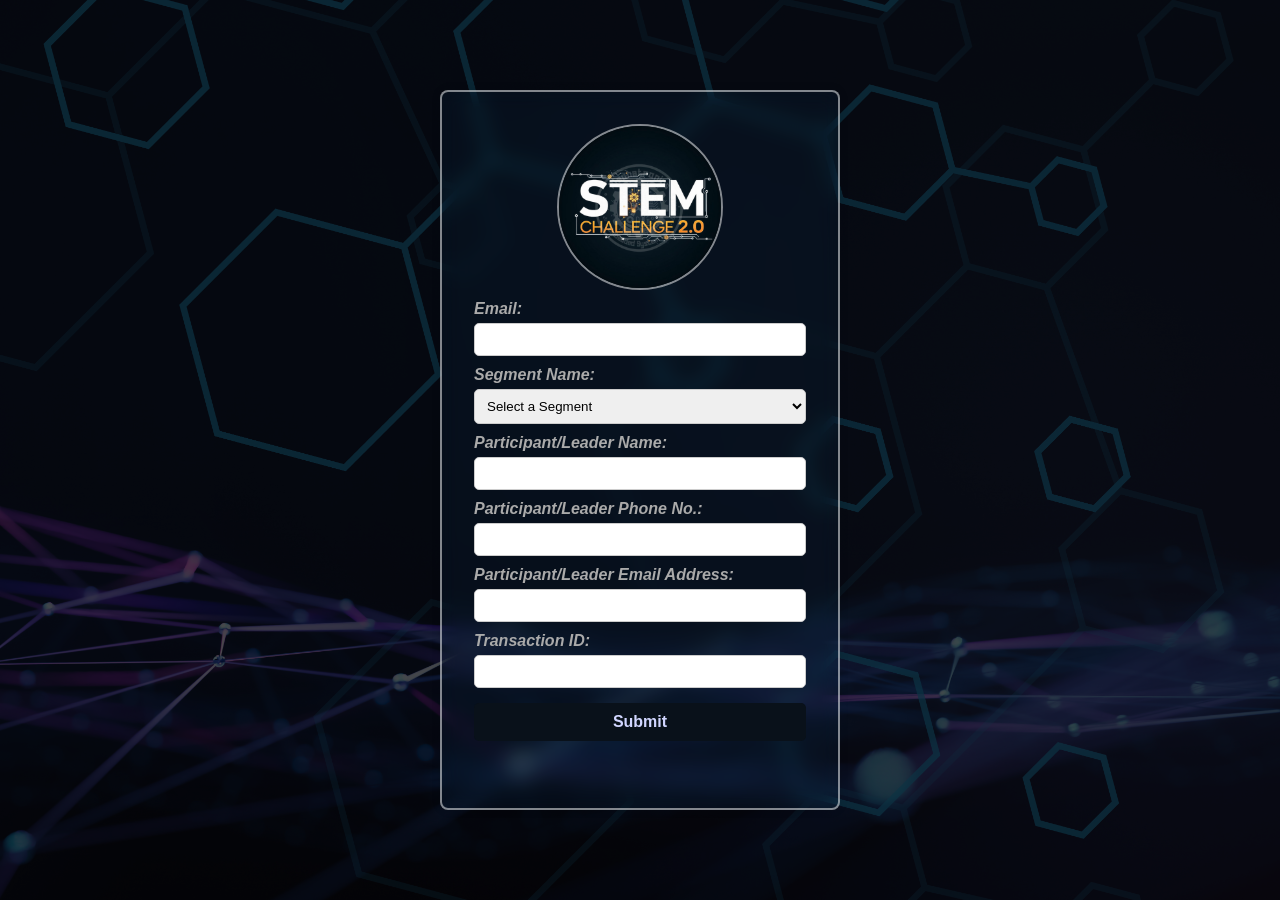
==== index.html @ 24430d08 "frontend" ====
<!-- registration_form.html -->
<!DOCTYPE html>
<html lang="en">
  <head>
    <meta charset="UTF-8" />
    <meta name="viewport" content="width=device-width, initial-scale=1.0" />
    <title>Competition Registration</title>
    <link rel="stylesheet" href="style.css" />
    <link rel="stylesheet" href="design.css" />
  </head>
  <body>
    <div class="bg"></div>
    <form id="registrationForm" method="post">
      <img id="form-logo" src="./assets/newBG.png" alt="logo" />
      <label
        >Email:
        <input type="email" name="email" class="input" id="email" required
      /></label>

      <label
        >Segment Name:
        <select id="segment" name="segment" required>
          <option value="">Select a Segment</option>
          <option value="robo_soccer">Robo Soccer</option>
          <option value="lfr">LFR</option>
          <option value="project_showcase">Project Showcase</option>
          <option value="poster_presentation">Poster Presentation</option>
          <option value="industrial_problem_solving">
            Industrial Problem Solving
          </option>
          <option value="iq_test">IQ Test</option>
          <option value="truss_challenge">Truss Challenge</option>
        </select>
      </label>

      <!-- Inside the form, ABOVE the teamDetails div -->
      <label
        >Participant/Leader Name:
        <input
          type="text"
          class="input"
          name="team_leader_name"
          id="team_leader_name"
          required
      /></label>
      <label
        >Participant/Leader Phone No.:
        <input
          type="text"
          class="input"
          name="team_leader_phone"
          id="team_leader_phone"
          required
      /></label>
      <label
        >Participant/Leader Email Address:
        <input
          type="email"
          class="input"
          name="team_leader_email"
          id="team_leader_email"
          required
      /></label>

      <!-- Team Details (for team-based segments) -->
      <div id="teamDetails">
        <label
          >Team Name:
          <input type="text" class="input" name="team_name" id="team_name"
        /></label>
        <label
          >Team Size:
          <select id="teamSize" name="team_size" id="team_size">
            <option value="">Select Size</option>
            <option value="1">1</option>
            <option value="2">2</option>
            <option value="3">3</option>
            <option value="4">4</option>
            <option value="5">5</option>
          </select>
        </label>
        <div id="teamMembers"></div>
      </div>

      <label
        >Transaction ID:
        <input
          type="text"
          class="input"
          name="transaction_id"
          id="transaction_id"
          required
      /></label>

      <button type="submit">Submit</button>
    </form>

    <script src="script.js"></script>
    <script src="auth.js"></script>
  </body>
</html>
---- style.css ----
/* styles.css */
body {
    font-family: Arial, sans-serif;
    background-color: #f4f4f4;
    display: flex;
    justify-content: center;
    align-items: center;
    min-height: 100dvh;
    margin: 0;
}

form {
    background: white;
    padding: 20px;
    border-radius: 8px;
    box-shadow: 0 0 10px rgba(0, 0, 0, 0.1);
    width: 400px;
    overflow: auto;
    height: 80vh;
}

label {
    display: block;
    margin-top: 10px;
    font-weight: bold;
}

input, select {
    width: 100%;
    padding: 8px;
    margin-top: 5px;
    border: 1px solid #ccc;
    border-radius: 5px;
}

button {
    margin-top: 15px;
    width: 100%;
    padding: 10px;
    background-color: #28a745;
    color: white;
    border: none;
    border-radius: 5px;
    cursor: pointer;
    font-size: 16px;
}

button:hover {
    background-color: #218838;
}

#teamDetails {
    display: none; /* Hidden by default, will be shown dynamically */
}

#teamMembers {
    margin-top: 10px;
}
---- design.css ----
@import url("https://fonts.googleapis.com/css2?family=Parkinsans:wght@100&display=swap");

body {
  overflow: hidden;
  padding: 1em;
  background-color: hsl(214, 47%, 7%);
}

.bg {
  /* background-color: #091019; */
  background-image: url(./assets/bg2.png);
  position: fixed;
  inset: -4px;
  z-index: -1;
  background-size: cover;
  background-position: center;
  filter: blur(0px) brightness(30%);
}

#registrationForm {
  padding: 2em;
  padding-top: 1e;
  background-color: hsla(210, 100%, 60%, 5%);
  backdrop-filter: blur(10px);
  border: 2px solid hsla(0, 0%, 100%, 50%);
  font-family: Verdana, Geneva, Tahoma, sans-serif;
  font-style: italic;
  font-weight: 100;
  color: rgb(170, 170, 170);
}

#registrationForm::-webkit-scrollbar {
  display: none;
}

* {
  box-sizing: border-box;
}

#form-logo {
  width: 50%;
  margin-inline: auto;
  display: block;
  border-radius: 50%;
  margin-inline: auto;
  object-fit: contain;
  border: 2px solid hsla(0, 0%, 100%, 50%);
}

button {
  background-color: hsl(214, 47%, 7%);
  font-weight: bold;
  font-family: Verdana, Geneva, Tahoma, sans-serif;
  color: hsl(233, 100%, 91%);
}

button:hover {
  background-color: darkorange;
}

input,
select {
  font-family: Verdana, Geneva, Tahoma, sans-serif;
}
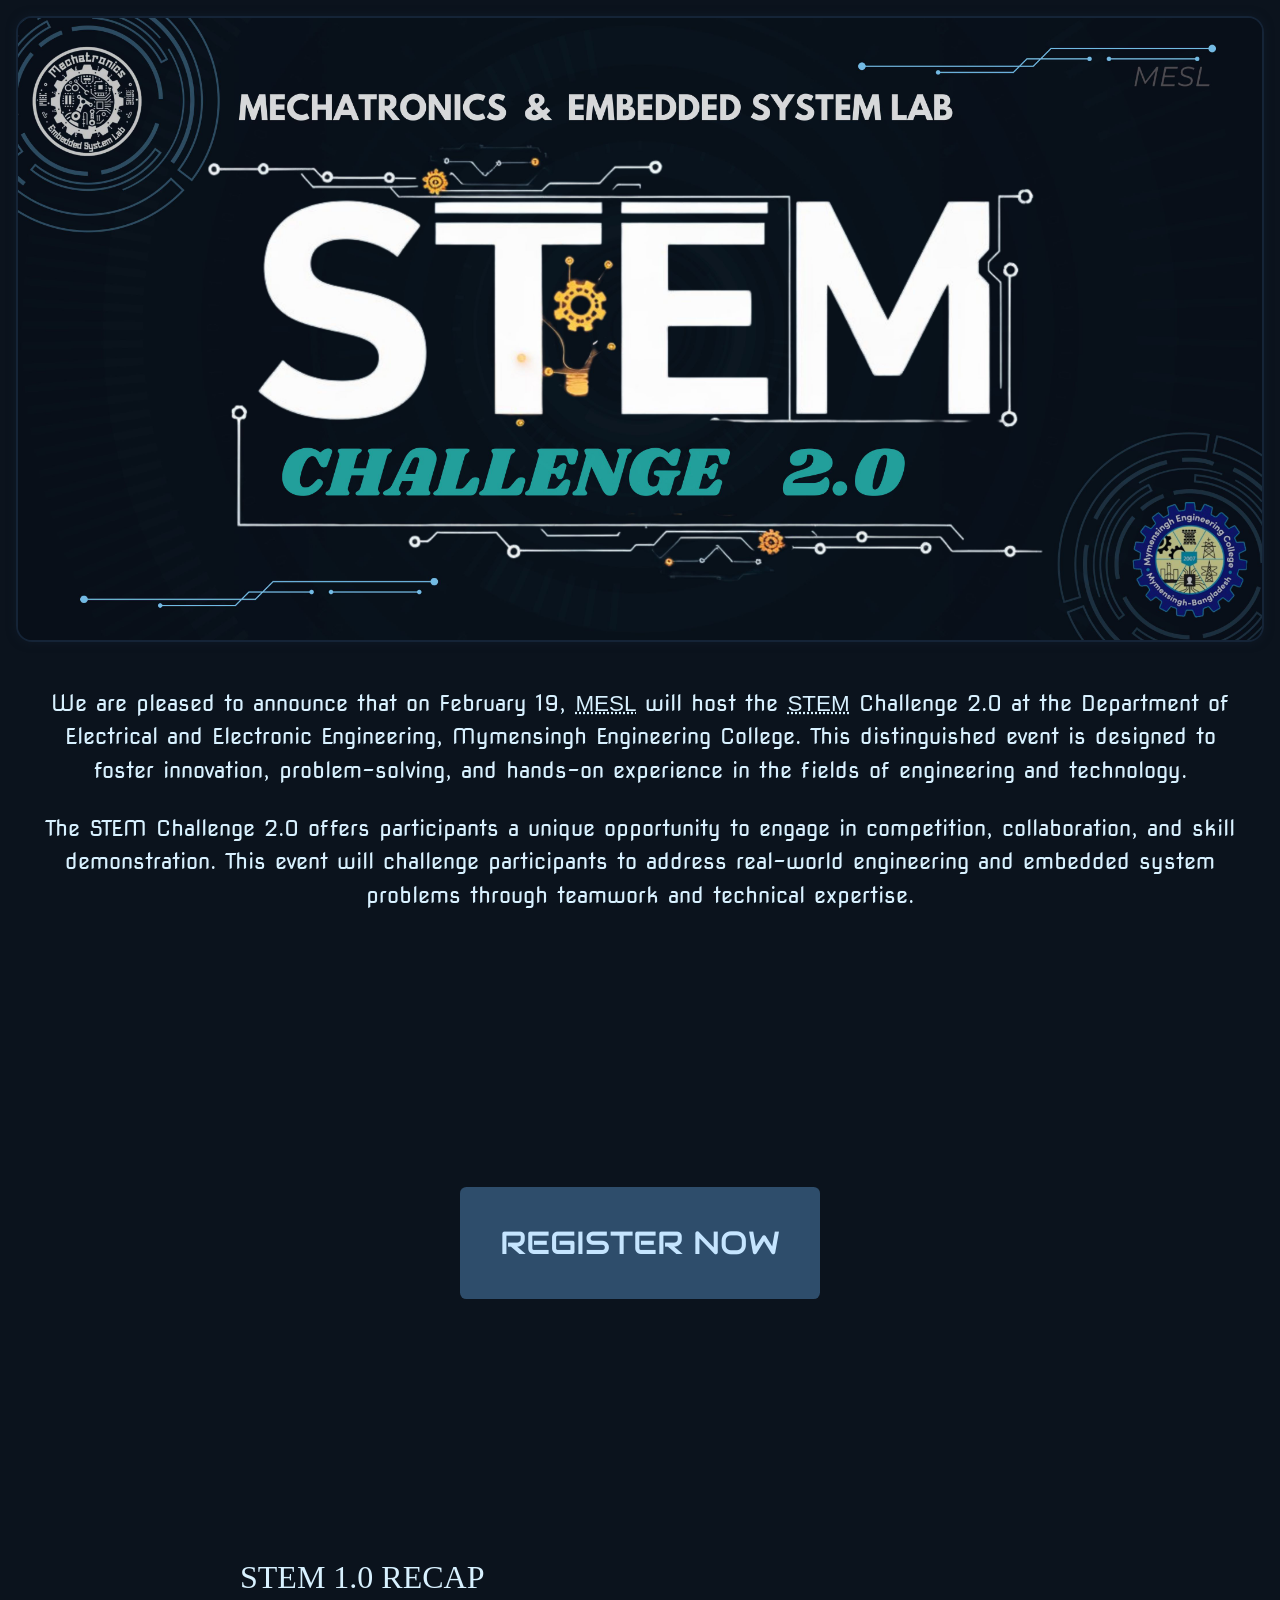
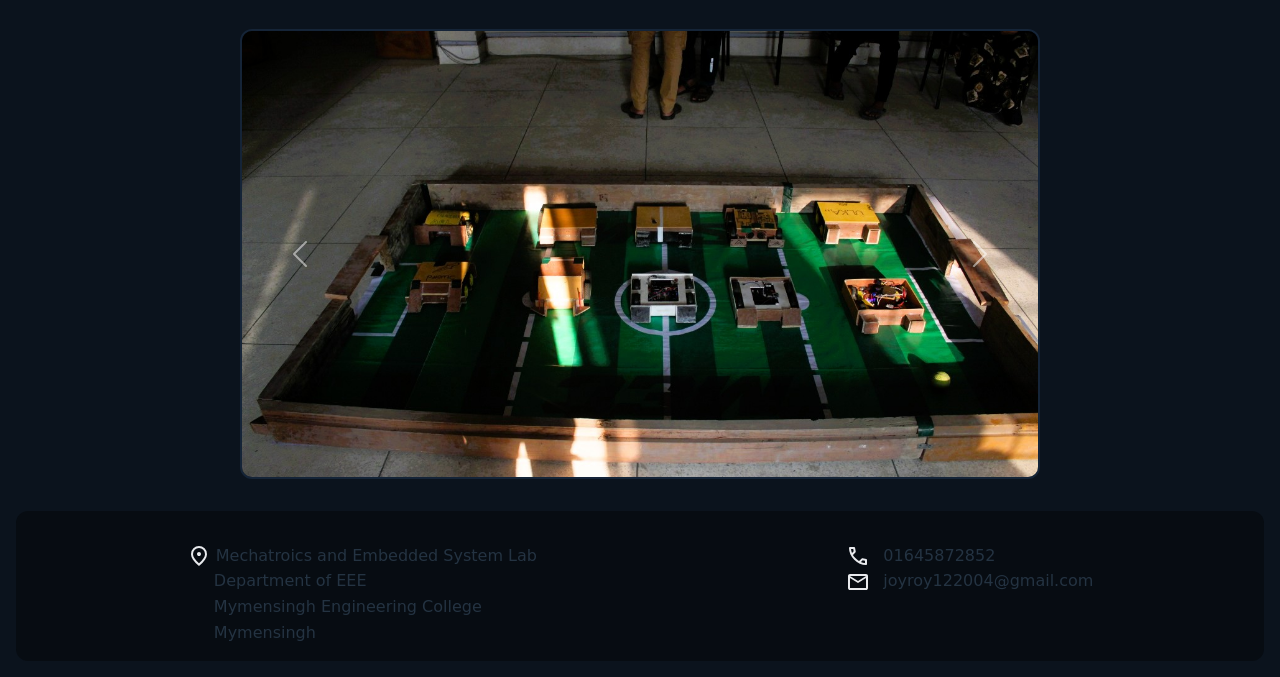
==== commit c23effdf: "Swapped htmls" ====
--- a/index.html
+++ b/index.html
@@ -1,101 +1,107 @@
-<!-- registration_form.html -->
 <!DOCTYPE html>
 <html lang="en">
   <head>
-    <meta charset="UTF-8" />
-    <meta name="viewport" content="width=device-width, initial-scale=1.0" />
-    <title>Competition Registration</title>
-    <link rel="stylesheet" href="style.css" />
-    <link rel="stylesheet" href="design.css" />
+    <meta charset="utf-8" />
+    <meta name="viewport" content="width=device-width, initial-scale=1" />
+    <title>Home</title>
+    <link
+      href="https://cdn.jsdelivr.net/npm/bootstrap@5.3.3/dist/css/bootstrap.min.css"
+      rel="stylesheet"
+      integrity="sha384-QWTKZyjpPEjISv5WaRU9OFeRpok6YctnYmDr5pNlyT2bRjXh0JMhjY6hW+ALEwIH"
+      crossorigin="anonymous"
+    />
+    <link rel="stylesheet" href="home.css" />
   </head>
   <body>
-    <div class="bg"></div>
-    <form id="registrationForm" method="post">
-      <img id="form-logo" src="./assets/newBG.png" alt="logo" />
-      <label
-        >Email:
-        <input type="email" name="email" class="input" id="email" required
-      /></label>
+    <section>
+      <img class="banner" src="./assets/STEM_Banner.jpg" alt="banner" />
+    </section>
 
-      <label
-        >Segment Name:
-        <select id="segment" name="segment" required>
-          <option value="">Select a Segment</option>
-          <option value="robo_soccer">Robo Soccer</option>
-          <option value="lfr">LFR</option>
-          <option value="project_showcase">Project Showcase</option>
-          <option value="poster_presentation">Poster Presentation</option>
-          <option value="industrial_problem_solving">
-            Industrial Problem Solving
-          </option>
-          <option value="iq_test">IQ Test</option>
-          <option value="truss_challenge">Truss Challenge</option>
-        </select>
-      </label>
+    <section class="texts">
+      <p>
+        We are pleased to announce that on February 19,
+        <dfn><abbr title="Mechatroics and Embedded System Lab">MESL</abbr></dfn>
+        will host the
+        <abbr title="Science Technology Engineering Mathemetics">STEM</abbr>
+        Challenge 2.0 at the Department of Electrical and Electronic
+        Engineering, Mymensingh Engineering College. This distinguished event is
+        designed to foster innovation, problem-solving, and hands-on experience
+        in the fields of engineering and technology.
+      </p>
 
-      <!-- Inside the form, ABOVE the teamDetails div -->
-      <label
-        >Participant/Leader Name:
-        <input
-          type="text"
-          class="input"
-          name="team_leader_name"
-          id="team_leader_name"
-          required
-      /></label>
-      <label
-        >Participant/Leader Phone No.:
-        <input
-          type="text"
-          class="input"
-          name="team_leader_phone"
-          id="team_leader_phone"
-          required
-      /></label>
-      <label
-        >Participant/Leader Email Address:
-        <input
-          type="email"
-          class="input"
-          name="team_leader_email"
-          id="team_leader_email"
-          required
-      /></label>
+      <p class="mt-4">
+        The STEM Challenge 2.0 offers participants a unique opportunity to
+        engage in competition, collaboration, and skill demonstration. This
+        event will challenge participants to address real-world engineering and
+        embedded system problems through teamwork and technical expertise.
+      </p>
+    </section>
 
-      <!-- Team Details (for team-based segments) -->
-      <div id="teamDetails">
-        <label
-          >Team Name:
-          <input type="text" class="input" name="team_name" id="team_name"
-        /></label>
-        <label
-          >Team Size:
-          <select id="teamSize" name="team_size" id="team_size">
-            <option value="">Select Size</option>
-            <option value="1">1</option>
-            <option value="2">2</option>
-            <option value="3">3</option>
-            <option value="4">4</option>
-            <option value="5">5</option>
-          </select>
-        </label>
-        <div id="teamMembers"></div>
+    <section class="registerNow">
+      <a target="_blank" href="./home.html">
+        <button class="register-btn" id="regBtn">Register Now</button>
+      </a>
+    </section>
+
+    <section class="slideShow">
+      <h2 class="h2">STEM 1.0 RECAP</h2>
+      <br>
+      <div id="carouselExampleSlidesOnly" class="carousel slide" data-ride="carousel">
+        <div id="carouselExample" class="carousel slide" data-bs-ride="carousel">
+          <div class="carousel-inner">
+            <div class="carousel-item active">
+              <img src="./images/arrange-bots.jpg" class="d-block w-100" alt="Slide 1">
+            </div>
+            <div class="carousel-item">
+              <img src="./images/champ.jpg" class="d-block w-100" alt="Slide 2">
+            </div>
+            <div class="carousel-item">
+              <img src="./images/fight-1.jpg" class="d-block w-100" alt="Slide 3">
+            </div>
+            <div class="carousel-item">
+              <img src="./images/game-end.jpg" class="d-block w-100" alt="Slide 3">
+            </div>
+            <div class="carousel-item">
+              <img src="./images/start-game.jpg" class="d-block w-100" alt="Slide 3">
+            </div>
+            <div class="carousel-item">
+              <img src="./images/teams-ready.jpg" class="d-block w-100" alt="Slide 3">
+            </div>
+          </div>
+      
+          <!-- Controls -->
+          <button class="carousel-control-prev" type="button" data-bs-target="#carouselExample" data-bs-slide="prev">
+            <span class="carousel-control-prev-icon" aria-hidden="true"></span>
+            <span class="visually-hidden">Previous</span>
+          </button>
+          <button class="carousel-control-next" type="button" data-bs-target="#carouselExample" data-bs-slide="next">
+            <span class="carousel-control-next-icon" aria-hidden="true"></span>
+            <span class="visually-hidden">Next</span>
+          </button>
+        </div>
+      
+        <script src="https://cdn.jsdelivr.net/npm/bootstrap@5.3.0-alpha1/dist/js/bootstrap.bundle.min.js"></script>
+    </section>
+
+    <footer>
+      <div class="flexBox">
+        <div class="location">
+          <p>
+            <img class="indicator-icon" src="./assets/location.svg" alt="">
+            Mechatroics and Embedded System Lab</p>
+          <p><span class="spaceBefore"></span>Department of EEE</p>
+          <p><span class="spaceBefore"></span>Mymensingh Engineering College</p>
+          <p><span class="spaceBefore"></span>Mymensingh</p>
+        </div>
+        <div class="contact">
+          <p>
+            <img class="indicator-icon pe-2" src="./assets/call.svg" alt="">
+            01645872852</p>
+            <p>
+            <img class="indicator-icon pe-2" src="./assets/mail.svg" alt="">
+            joyroy122004@gmail.com</p>
+        </div>
       </div>
-
-      <label
-        >Transaction ID:
-        <input
-          type="text"
-          class="input"
-          name="transaction_id"
-          id="transaction_id"
-          required
-      /></label>
-
-      <button type="submit">Submit</button>
-    </form>
-
-    <script src="script.js"></script>
-    <script src="auth.js"></script>
+    </footer>
   </body>
 </html>
--- a/home.css
+++ b/home.css
@@ -0,0 +1,131 @@
+@import url("https://fonts.googleapis.com/css2?family=Nova+Square&display=swap");
+@import url("https://fonts.googleapis.com/css2?family=Audiowide&display=swap");
+
+body {
+  background-color: hsl(214, 44%, 8%);
+  color: rgb(216, 241, 255);
+}
+
+a {
+  text-decoration: none;
+}
+
+.banner {
+  width: 100%;
+}
+
+.texts {
+  margin-top: 2em;
+  padding-inline: 1em;
+  font-family: "Nova Square";
+}
+
+@media only screen and (min-width: 900px) {
+  body {
+    margin: 1em;
+    border-radius: 1em;
+    box-sizing: border-box;
+  }
+  .texts {
+    text-align: center;
+    font-size: 1.4em;
+  }
+  .banner {
+    border: 2px solid hsl(214, 44%, 15%);
+    border-radius: 1em;
+    box-shadow: 0 0 10px hsla(214, 44%, 13%, 50%);
+  }
+  
+.slideShow img {
+  border-radius: 0.75em;
+  border: 2px solid hsl(214, 44%, 15%);
+  }
+  .flexBox {
+    display: flex;
+    justify-content: space-around;
+  }
+}
+
+.register-btn {
+  display: block;
+  margin: 3em auto;
+  padding: 1em 1.25em;
+  border-radius: 0.2em;
+  border: none;
+
+  font-size: 2em;
+  font-family: "Audiowide";
+  text-transform: uppercase;
+
+  color: rgb(197, 229, 255);
+  background-color: hsl(210, 40%, 30%);
+  transition:
+    box-shadow 300ms,
+    transform 300ms,
+    text-shadow 300ms;
+}
+
+.register-btn:hover {
+  transform: translate(0, -10px);
+  text-shadow: 2px 2px 2px dodgerblue;
+  box-shadow: 5px 5px 0 dodgerblue, 5px 5px 50px rgba(30, 143, 255, 0.729);
+}
+
+img {
+  max-height: 100dvh;
+  object-fit: cover;
+}
+
+abbr {
+  text-transform: uppercase;
+  font-family: sans-serif;
+  font-style: normal;
+}
+
+.slideShow {
+  width: min(100%, 800px);
+  margin-inline: auto;
+}
+
+.slideShow img {
+  height: 50vh;
+}
+
+.material-symbols-outlined {
+  font-variation-settings:
+  'FILL' 0,
+  'wght' 400;
+  vertical-align: super;
+}
+
+h2.h2 {
+  font-family: serif;
+}
+
+.registerNow {
+  min-height: 70vh;
+  display: grid;
+  place-content: center;
+}
+
+footer {
+  background-color: hsl(214, 44%, 5%);
+  border-radius: 0.75em;
+  margin-top: 2em;
+  color: hsl(210, 30%, 20%);
+  padding: 1em;
+}
+
+footer p {
+  margin: 0;
+  line-height: 1.6;
+}
+
+.flexBox > * {
+  margin-top: 1em;
+} 
+
+.spaceBefore {
+  margin-inline-start: 1.7em;
+}
+
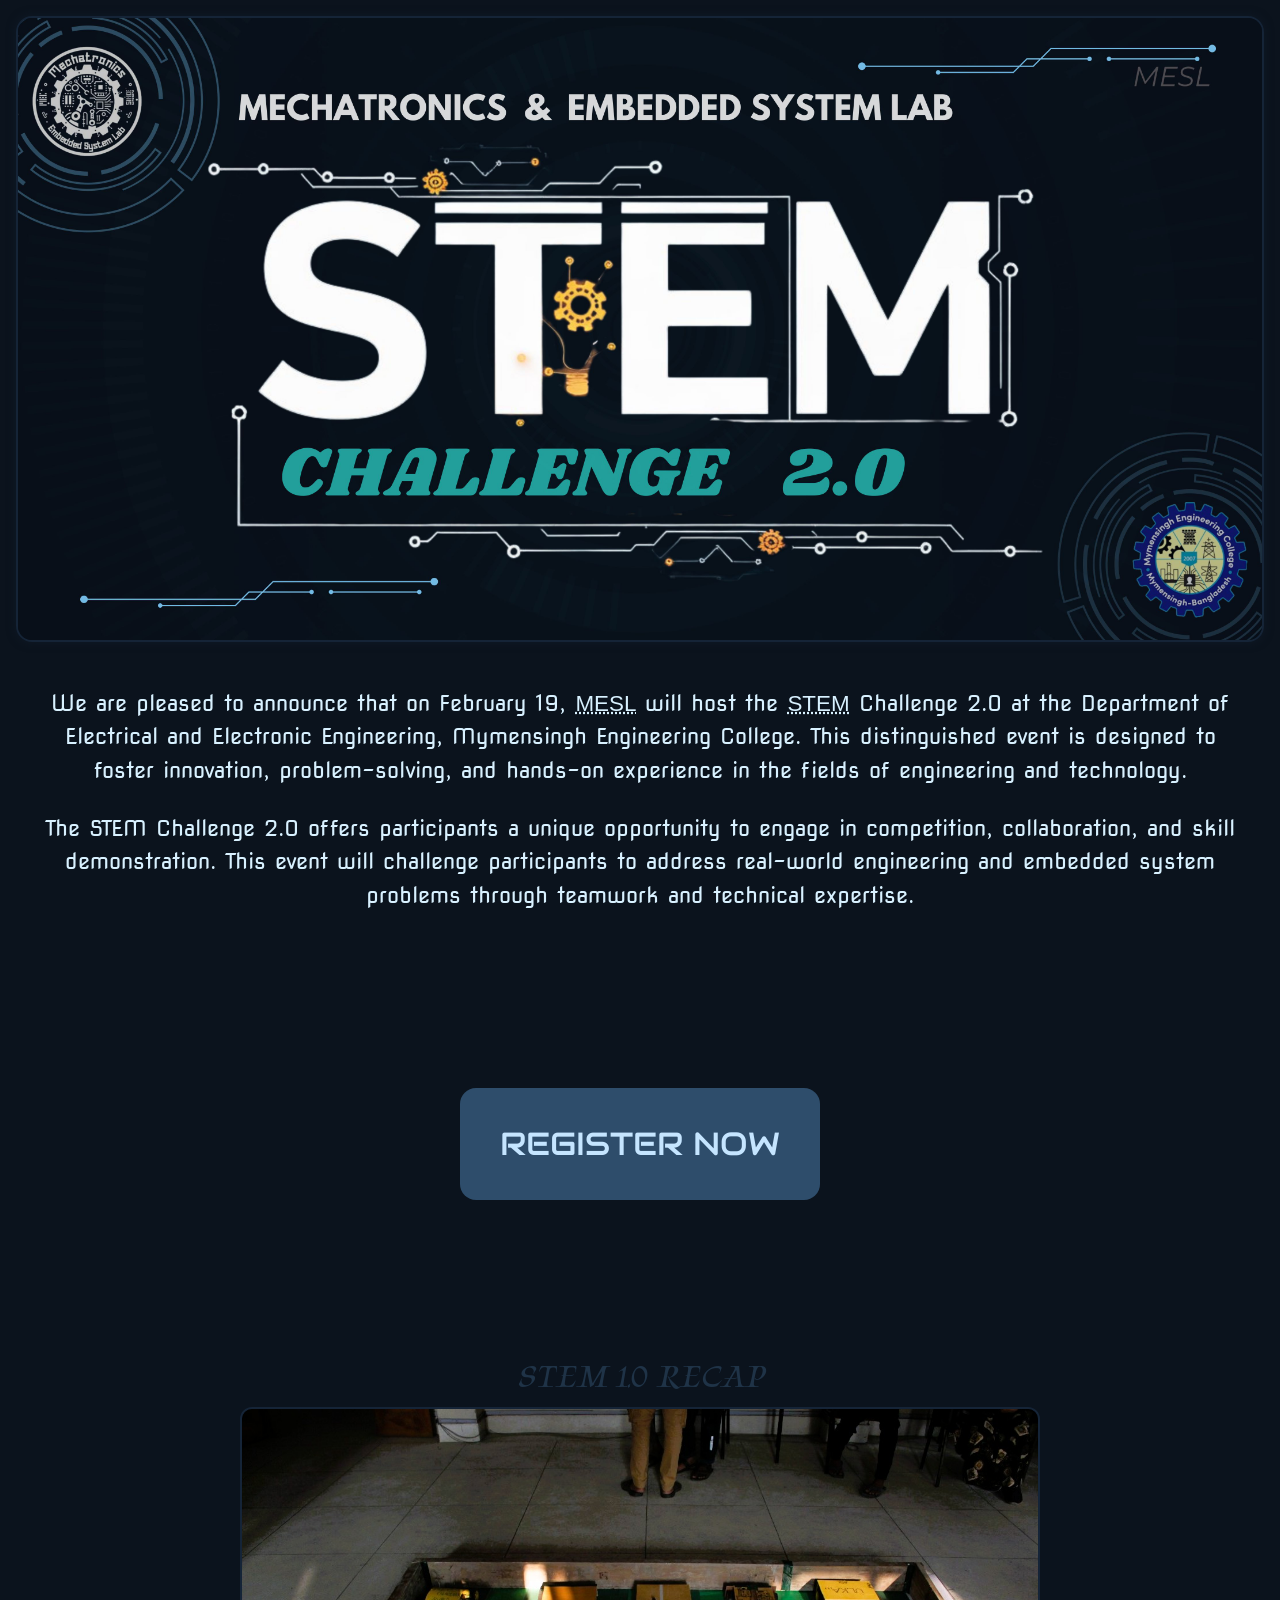
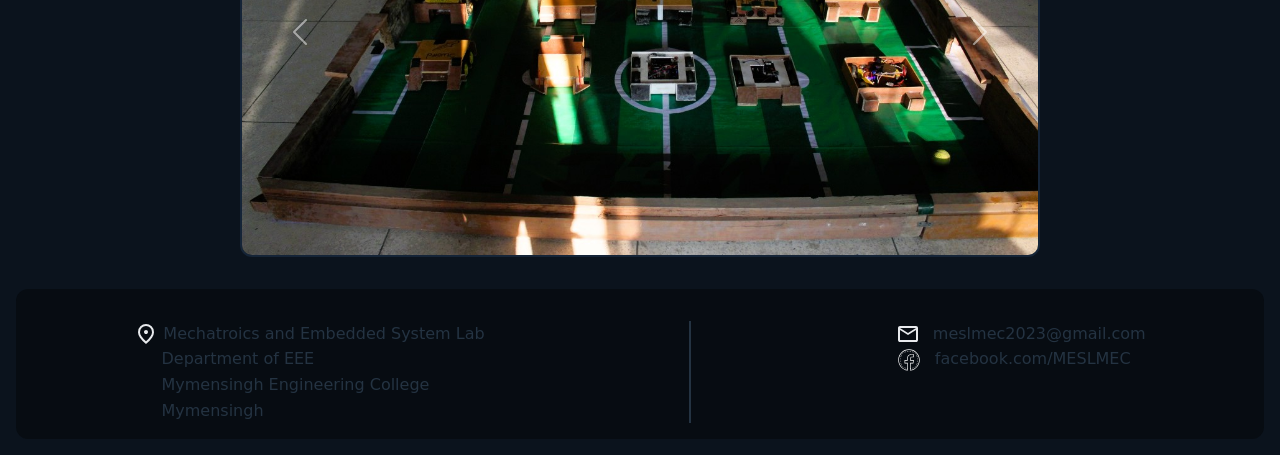
==== commit f872ea52: "Fixed styling and added proper texts" ====
--- a/index.html
+++ b/index.html
@@ -3,7 +3,7 @@
   <head>
     <meta charset="utf-8" />
     <meta name="viewport" content="width=device-width, initial-scale=1" />
-    <title>Home</title>
+    <title>STEM 2.0</title>
     <link
       href="https://cdn.jsdelivr.net/npm/bootstrap@5.3.3/dist/css/bootstrap.min.css"
       rel="stylesheet"
@@ -38,14 +38,13 @@
     </section>
 
     <section class="registerNow">
-      <a target="_blank" href="./home.html">
-        <button class="register-btn" id="regBtn">Register Now</button>
+      <a class="linkA" target="_blank" href="./home.html">
+        <button class="registerBtn" id="regBtn">Register Now</button>
       </a>
     </section>
 
     <section class="slideShow">
       <h2 class="h2">STEM 1.0 RECAP</h2>
-      <br>
       <div id="carouselExampleSlidesOnly" class="carousel slide" data-ride="carousel">
         <div id="carouselExample" class="carousel slide" data-bs-ride="carousel">
           <div class="carousel-inner">
@@ -93,15 +92,35 @@
           <p><span class="spaceBefore"></span>Mymensingh Engineering College</p>
           <p><span class="spaceBefore"></span>Mymensingh</p>
         </div>
+        <div class="vbar"></div>
         <div class="contact">
           <p>
-            <img class="indicator-icon pe-2" src="./assets/call.svg" alt="">
-            01645872852</p>
+            <img class="indicator-icon pe-2" src="./assets/mail.svg" alt="">
+            meslmec2023@gmail.com
+          </p>
+          <a target="_blank" href="https://www.facebook.com/MESLMEC">
             <p>
-            <img class="indicator-icon pe-2" src="./assets/mail.svg" alt="">
-            joyroy122004@gmail.com</p>
+              <img class="indicator-icon pe-2 s24" src="./assets/fb.svg" alt="">
+              facebook.com/MESLMEC
+            </p>
+          </a>
         </div>
       </div>
     </footer>
+
+    <script>
+    const hoverItem = document.querySelector('.registerNow');
+    const target = document.querySelector('.registerNow');
+    
+    const hoverItem1 = document.querySelector('.slideShow');
+    const target1 = document.querySelector('footer');
+
+    hoverItem.addEventListener('mouseover', () => {
+      target.scrollIntoView({ behavior: 'smooth', block: 'start' });
+    });
+    hoverItem1.addEventListener('mouseover', () => {
+      target1.scrollIntoView({ behavior: 'smooth', block: 'start' });
+    });
+    </script>
   </body>
 </html>
--- a/home.css
+++ b/home.css
@@ -1,6 +1,10 @@
 @import url("https://fonts.googleapis.com/css2?family=Nova+Square&display=swap");
 @import url("https://fonts.googleapis.com/css2?family=Audiowide&display=swap");
+@import url('https://fonts.googleapis.com/css2?family=Kings&display=swap');
 
+:root {
+  scroll-behavior: smooth;
+}
 body {
   background-color: hsl(214, 44%, 8%);
   color: rgb(216, 241, 255);
@@ -20,6 +24,35 @@
   font-family: "Nova Square";
 }
 
+.registerBtn {
+  padding: 0.5em 0.75em;
+  border-radius: 0.2em;
+  border: none;
+
+  font-size: 2em;
+  font-family: "Audiowide";
+  text-transform: uppercase;
+
+  color: rgb(197, 229, 255);
+  background-color: hsl(210, 40%, 30%);
+  transition:
+    box-shadow 300ms,
+    transform 300ms,
+    text-shadow 300ms;
+}
+
+
+.registerBtn:hover {
+  transform: translate(0, -10px);
+  text-shadow: 2px 2px 2px dodgerblue;
+  box-shadow: 5px 5px 0 dodgerblue, 5px 5px 50px rgba(30, 143, 255, 0.729);
+}
+
+.registerNow {
+  padding-top: 5em;
+  padding-bottom: 5em;
+}
+
 @media only screen and (min-width: 900px) {
   body {
     margin: 1em;
@@ -36,7 +69,7 @@
     box-shadow: 0 0 10px hsla(214, 44%, 13%, 50%);
   }
   
-.slideShow img {
+  .slideShow img {
   border-radius: 0.75em;
   border: 2px solid hsl(214, 44%, 15%);
   }
@@ -44,31 +77,21 @@
     display: flex;
     justify-content: space-around;
   }
-}
-
-.register-btn {
-  display: block;
-  margin: 3em auto;
-  padding: 1em 1.25em;
-  border-radius: 0.2em;
-  border: none;
-
-  font-size: 2em;
-  font-family: "Audiowide";
-  text-transform: uppercase;
-
-  color: rgb(197, 229, 255);
-  background-color: hsl(210, 40%, 30%);
-  transition:
-    box-shadow 300ms,
-    transform 300ms,
-    text-shadow 300ms;
-}
-
-.register-btn:hover {
-  transform: translate(0, -10px);
-  text-shadow: 2px 2px 2px dodgerblue;
-  box-shadow: 5px 5px 0 dodgerblue, 5px 5px 50px rgba(30, 143, 255, 0.729);
+  .registerBtn {
+    padding: 1em 1.25em;
+    border-radius: 0.5em;
+  }
+  .vbar {
+    border: 1px solid;
+  }
+  footer {
+    border-radius: 0.75em;
+    margin-top: 2em;
+  }
+  .registerNow {
+    padding-top: 10em;
+    padding-bottom: 10em;
+  }
 }
 
 img {
@@ -99,19 +122,23 @@
 }
 
 h2.h2 {
-  font-family: serif;
+  color: hsl(210, 40%, 20%);
+  text-align: center;
+  font-family: "Kings", serif;
 }
 
 .registerNow {
-  min-height: 70vh;
   display: grid;
   place-content: center;
+  transition: padding 300ms;
+}
+
+a {
+  color: unset;
 }
 
 footer {
   background-color: hsl(214, 44%, 5%);
-  border-radius: 0.75em;
-  margin-top: 2em;
   color: hsl(210, 30%, 20%);
   padding: 1em;
 }
@@ -119,6 +146,7 @@
 footer p {
   margin: 0;
   line-height: 1.6;
+  transition: color 300ms;
 }
 
 .flexBox > * {
@@ -129,3 +157,11 @@
   margin-inline-start: 1.7em;
 }
 
+footer p:hover {
+  color: hsl(210, 40%, 30%);
+}
+
+.s24 {
+  width: 34px;
+}
+
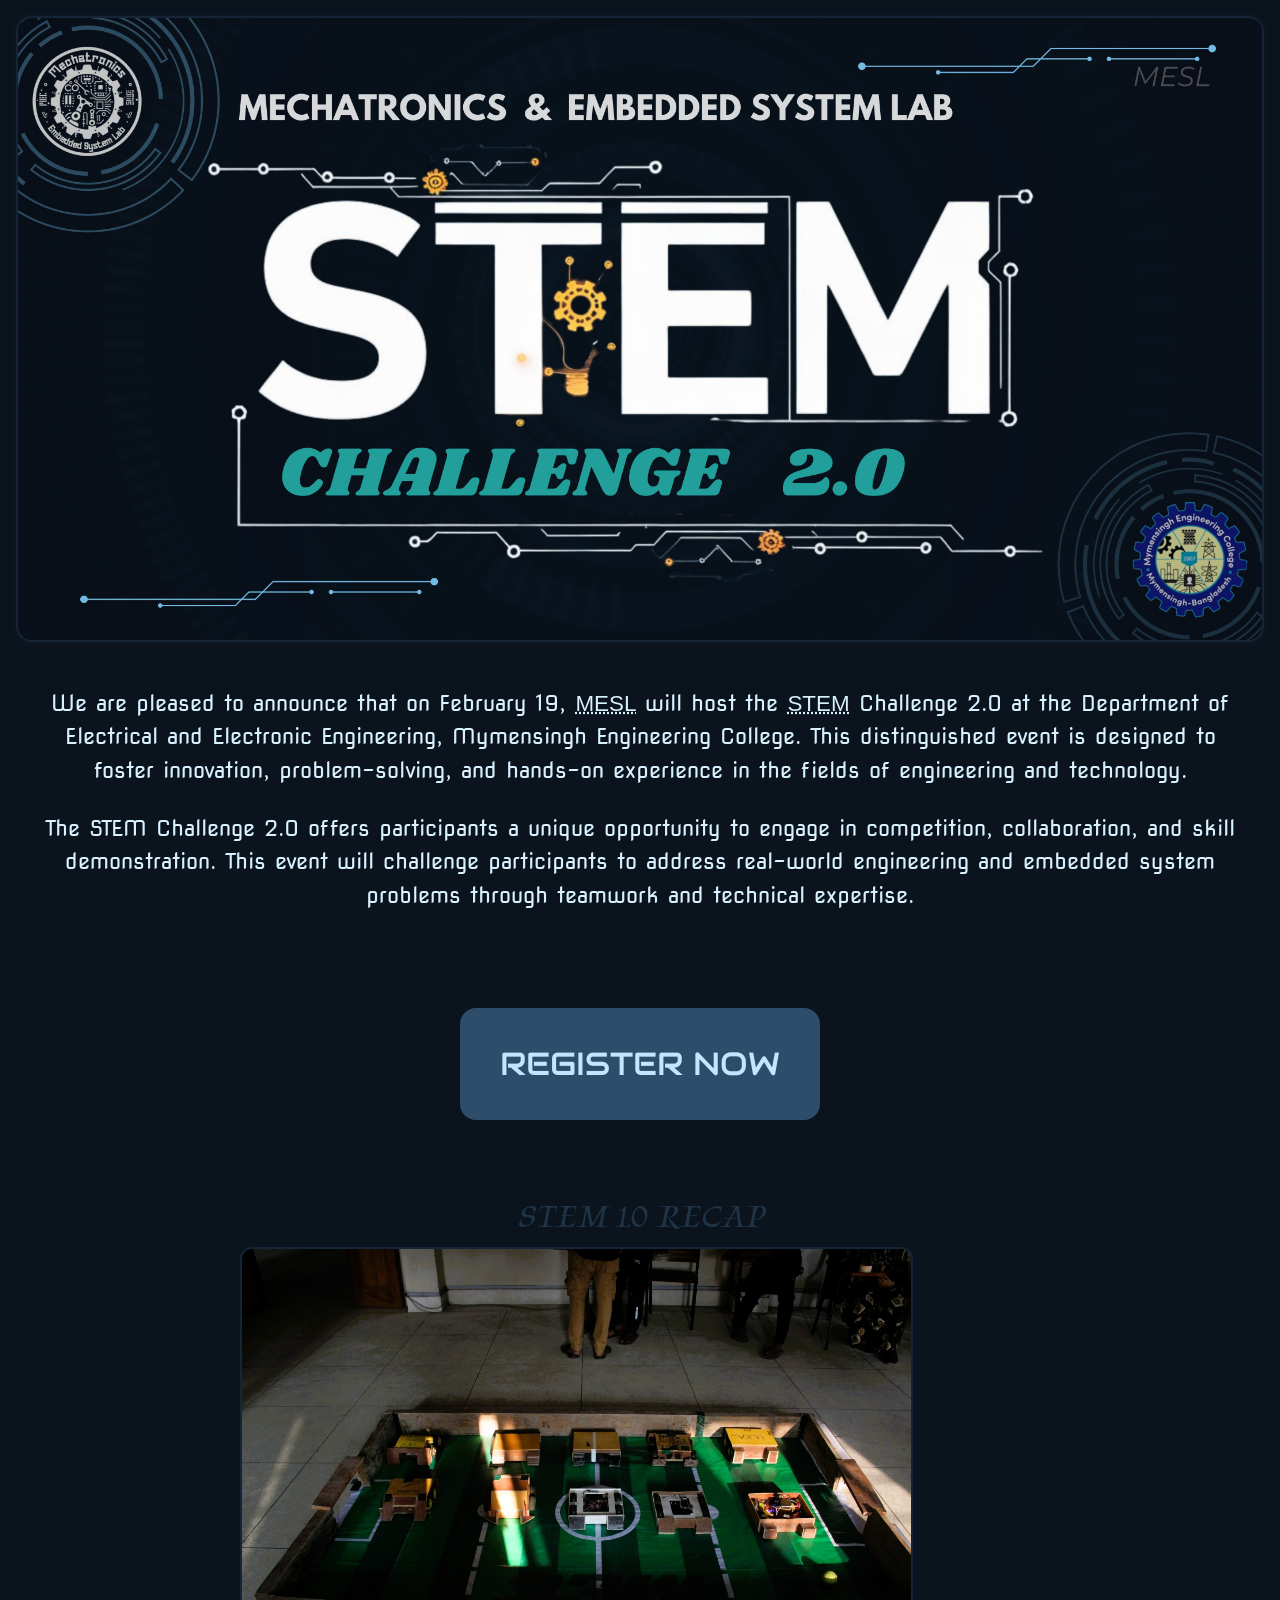
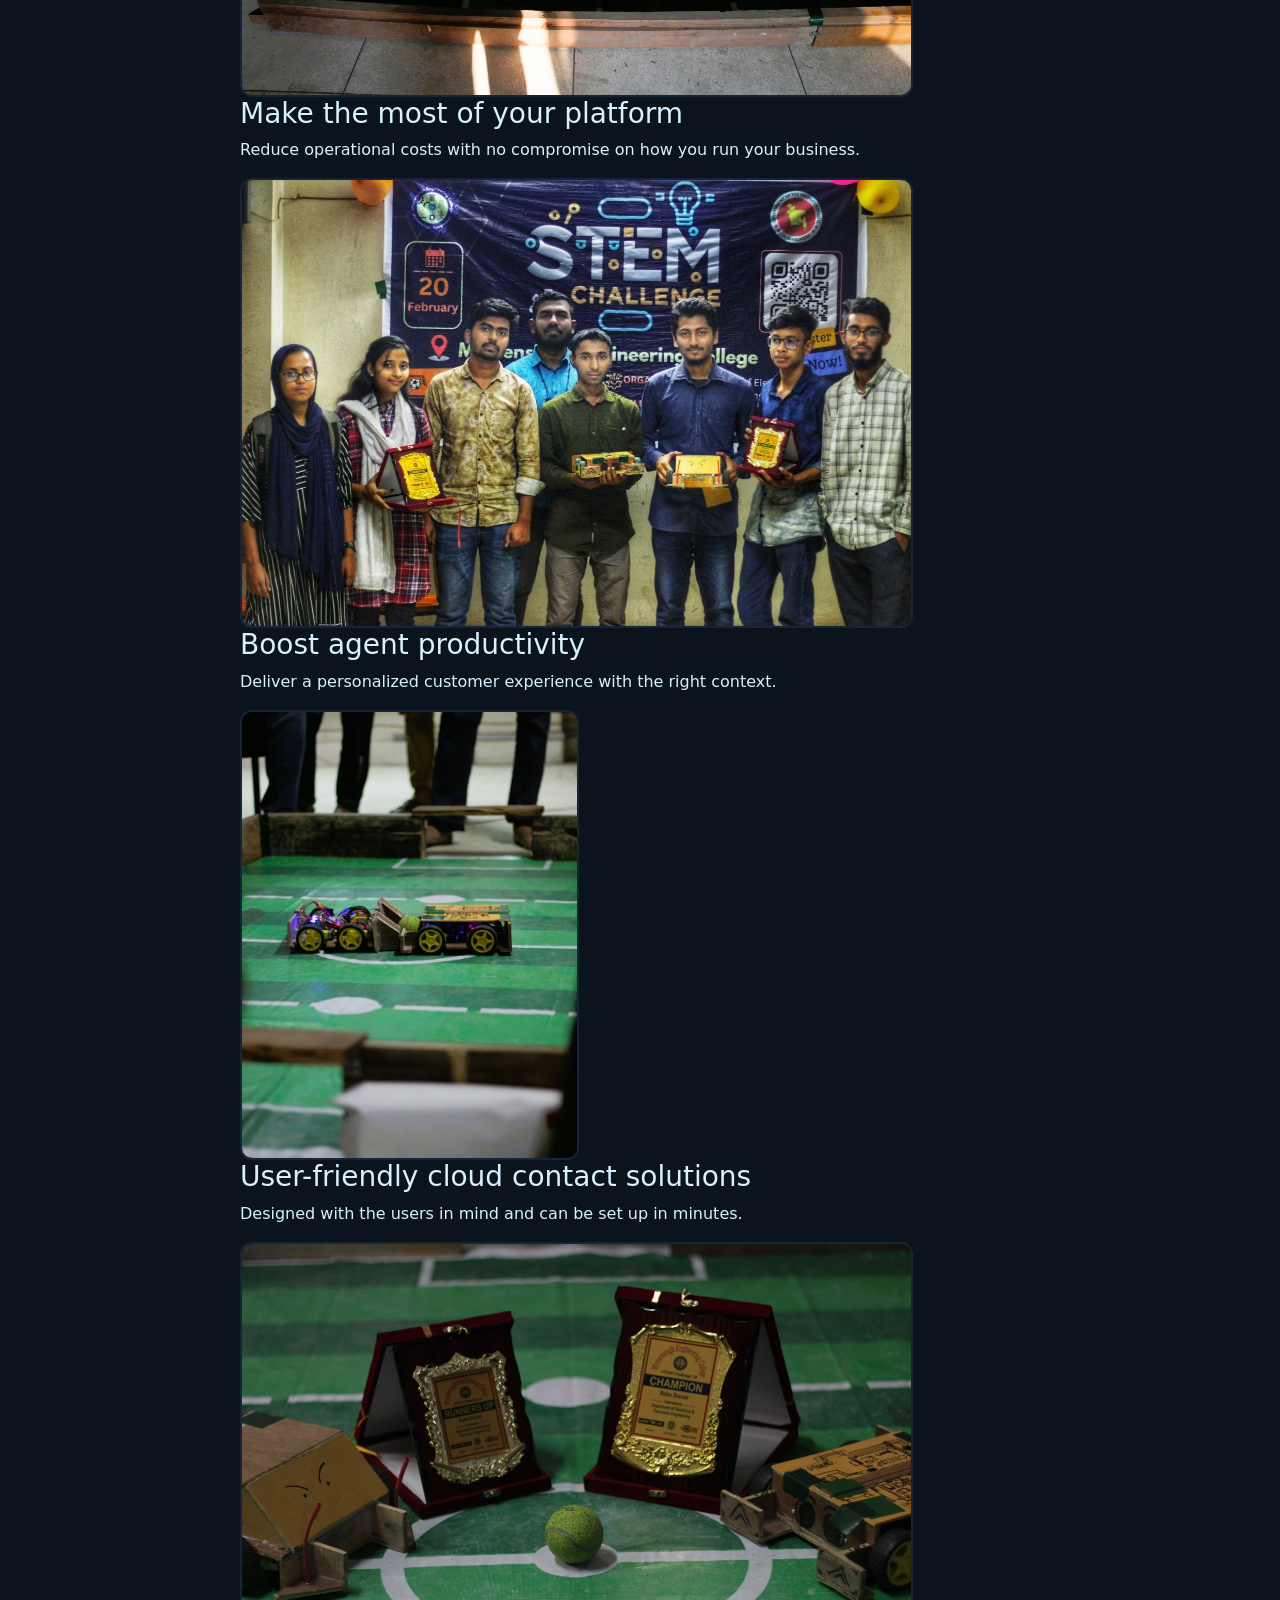
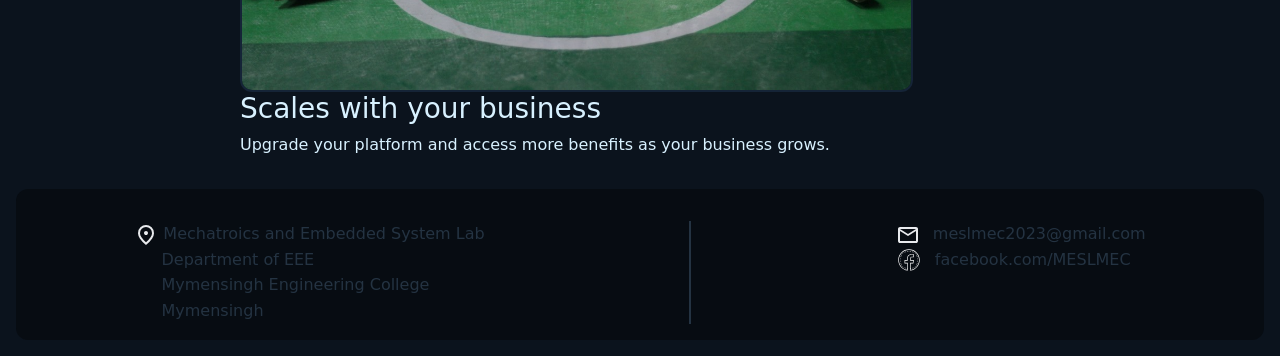
==== commit 04f6e940: "Fixed something" ====
--- a/index.html
+++ b/index.html
@@ -1,117 +1,168 @@
 <!DOCTYPE html>
 <html lang="en">
-  <head>
-    <meta charset="utf-8" />
-    <meta name="viewport" content="width=device-width, initial-scale=1" />
-    <title>STEM 2.0</title>
-    <link
-      href="https://cdn.jsdelivr.net/npm/bootstrap@5.3.3/dist/css/bootstrap.min.css"
-      rel="stylesheet"
-      integrity="sha384-QWTKZyjpPEjISv5WaRU9OFeRpok6YctnYmDr5pNlyT2bRjXh0JMhjY6hW+ALEwIH"
-      crossorigin="anonymous"
-    />
-    <link rel="stylesheet" href="home.css" />
-  </head>
-  <body>
-    <section>
-      <img class="banner" src="./assets/STEM_Banner.jpg" alt="banner" />
-    </section>
 
-    <section class="texts">
-      <p>
-        We are pleased to announce that on February 19,
-        <dfn><abbr title="Mechatroics and Embedded System Lab">MESL</abbr></dfn>
-        will host the
-        <abbr title="Science Technology Engineering Mathemetics">STEM</abbr>
-        Challenge 2.0 at the Department of Electrical and Electronic
-        Engineering, Mymensingh Engineering College. This distinguished event is
-        designed to foster innovation, problem-solving, and hands-on experience
-        in the fields of engineering and technology.
-      </p>
+<head>
+  <meta charset="utf-8" />
+  <meta name="viewport" content="width=device-width, initial-scale=1" />
+  <title>STEM 2.0</title>
+  <link href="https://cdn.jsdelivr.net/npm/bootstrap@5.3.3/dist/css/bootstrap.min.css" rel="stylesheet"
+    integrity="sha384-QWTKZyjpPEjISv5WaRU9OFeRpok6YctnYmDr5pNlyT2bRjXh0JMhjY6hW+ALEwIH" crossorigin="anonymous" />
+  <link rel="stylesheet" href="home.css" />
+  <!-- <link rel="stylesheet" href="c.css"> -->
+</head>
 
-      <p class="mt-4">
-        The STEM Challenge 2.0 offers participants a unique opportunity to
-        engage in competition, collaboration, and skill demonstration. This
-        event will challenge participants to address real-world engineering and
-        embedded system problems through teamwork and technical expertise.
-      </p>
-    </section>
+<body>
+  <section>
+    <img class="banner" src="./assets/STEM_Banner.jpg" alt="banner" />
+  </section>
 
-    <section class="registerNow">
-      <a class="linkA" target="_blank" href="./home.html">
-        <button class="registerBtn" id="regBtn">Register Now</button>
-      </a>
-    </section>
+  <section class="texts">
+    <p>
+      We are pleased to announce that on February 19,
+      <dfn><abbr title="Mechatroics and Embedded System Lab">MESL</abbr></dfn>
+      will host the
+      <abbr title="Science Technology Engineering Mathemetics">STEM</abbr>
+      Challenge 2.0 at the Department of Electrical and Electronic
+      Engineering, Mymensingh Engineering College. This distinguished event is
+      designed to foster innovation, problem-solving, and hands-on experience
+      in the fields of engineering and technology.
+    </p>
 
-    <section class="slideShow">
-      <h2 class="h2">STEM 1.0 RECAP</h2>
-      <div id="carouselExampleSlidesOnly" class="carousel slide" data-ride="carousel">
-        <div id="carouselExample" class="carousel slide" data-bs-ride="carousel">
-          <div class="carousel-inner">
-            <div class="carousel-item active">
-              <img src="./images/arrange-bots.jpg" class="d-block w-100" alt="Slide 1">
-            </div>
-            <div class="carousel-item">
-              <img src="./images/champ.jpg" class="d-block w-100" alt="Slide 2">
-            </div>
-            <div class="carousel-item">
-              <img src="./images/fight-1.jpg" class="d-block w-100" alt="Slide 3">
-            </div>
-            <div class="carousel-item">
-              <img src="./images/game-end.jpg" class="d-block w-100" alt="Slide 3">
-            </div>
-            <div class="carousel-item">
-              <img src="./images/start-game.jpg" class="d-block w-100" alt="Slide 3">
-            </div>
-            <div class="carousel-item">
-              <img src="./images/teams-ready.jpg" class="d-block w-100" alt="Slide 3">
-            </div>
+    <p class="mt-4">
+      The STEM Challenge 2.0 offers participants a unique opportunity to
+      engage in competition, collaboration, and skill demonstration. This
+      event will challenge participants to address real-world engineering and
+      embedded system problems through teamwork and technical expertise.
+    </p>
+  </section>
+
+  <section class="registerNow">
+    <a class="linkA" target="_blank" href="./home.html">
+      <button class="registerBtn" id="regBtn">Register Now</button>
+    </a>
+  </section>
+
+  <section class="slideShow">
+    <h2 class="h2">STEM 1.0 RECAP</h2>
+
+
+
+
+
+
+    <div class="container">
+    </div>
+
+    <div id="owl-demo1" class="owl-carousel">
+
+
+      <div class="allitem">
+        <div class="blog-allof">
+          <div class="img-date">
+            <img src="./images/arrange-bots.jpg">
+
           </div>
-      
-          <!-- Controls -->
-          <button class="carousel-control-prev" type="button" data-bs-target="#carouselExample" data-bs-slide="prev">
-            <span class="carousel-control-prev-icon" aria-hidden="true"></span>
-            <span class="visually-hidden">Previous</span>
-          </button>
-          <button class="carousel-control-next" type="button" data-bs-target="#carouselExample" data-bs-slide="next">
-            <span class="carousel-control-next-icon" aria-hidden="true"></span>
-            <span class="visually-hidden">Next</span>
-          </button>
-        </div>
-      
-        <script src="https://cdn.jsdelivr.net/npm/bootstrap@5.3.0-alpha1/dist/js/bootstrap.bundle.min.js"></script>
-    </section>
+          <div class="discretion-blog">
 
-    <footer>
-      <div class="flexBox">
-        <div class="location">
-          <p>
-            <img class="indicator-icon" src="./assets/location.svg" alt="">
-            Mechatroics and Embedded System Lab</p>
-          <p><span class="spaceBefore"></span>Department of EEE</p>
-          <p><span class="spaceBefore"></span>Mymensingh Engineering College</p>
-          <p><span class="spaceBefore"></span>Mymensingh</p>
-        </div>
-        <div class="vbar"></div>
-        <div class="contact">
-          <p>
-            <img class="indicator-icon pe-2" src="./assets/mail.svg" alt="">
-            meslmec2023@gmail.com
-          </p>
-          <a target="_blank" href="https://www.facebook.com/MESLMEC">
-            <p>
-              <img class="indicator-icon pe-2 s24" src="./assets/fb.svg" alt="">
-              facebook.com/MESLMEC
-            </p>
-          </a>
+            <h3>Make the most of your platform</h3>
+            <p>Reduce operational costs with no compromise on how you run your business.</p>
+          </div>
         </div>
       </div>
-    </footer>
+      <div class="allitem">
+        <div class="blog-allof">
+          <div class="img-date">
+            <img src="./images/champ.jpg">
 
-    <script>
+          </div>
+          <div class="discretion-blog">
+
+
+            <h3>Boost agent productivity</h3>
+            <p>Deliver a personalized customer experience with the right context.</p>
+
+          </div>
+        </div>
+      </div>
+      <div class="allitem">
+        <div class="blog-allof">
+          <div class="img-date">
+            <img src="./images/fight-1.jpg">
+
+          </div>
+          <div class="discretion-blog">
+
+            <h3>User-friendly cloud contact solutions</h3>
+            <p>Designed with the users in mind and can be set up in minutes.</p>
+
+          </div>
+        </div>
+      </div>
+      <!--END OF CAROSEL-->
+
+      <div class="allitem">
+        <div class="blog-allof">
+          <div class="img-date">
+            <img src="./images/game-end.jpg">
+
+          </div>
+          <div class="discretion-blog">
+
+            <h3>Scales with your business</h3>
+            <p>Upgrade your platform and access more benefits as your business grows.</p>
+
+
+          </div>
+        </div>
+      </div>
+
+
+      <!--END OF CAROSEL-->
+
+
+
+      <script src="c.js"></script>
+
+
+
+
+
+
+
+      <script src="https://cdn.jsdelivr.net/npm/bootstrap@5.3.0-alpha1/dist/js/bootstrap.bundle.min.js"></script>
+  </section>
+
+  <footer>
+    <div class="flexBox">
+      <div class="location">
+        <p>
+          <img class="indicator-icon" src="./assets/location.svg" alt="">
+          Mechatroics and Embedded System Lab
+        </p>
+        <p><span class="spaceBefore"></span>Department of EEE</p>
+        <p><span class="spaceBefore"></span>Mymensingh Engineering College</p>
+        <p><span class="spaceBefore"></span>Mymensingh</p>
+      </div>
+      <div class="vbar"></div>
+      <div class="contact">
+        <p>
+          <img class="indicator-icon pe-2" src="./assets/mail.svg" alt="">
+          meslmec2023@gmail.com
+        </p>
+        <a target="_blank" href="https://www.facebook.com/MESLMEC">
+          <p>
+            <img class="indicator-icon pe-2 s24" src="./assets/fb.svg" alt="">
+            facebook.com/MESLMEC
+          </p>
+        </a>
+      </div>
+    </div>
+  </footer>
+
+  <script>
     const hoverItem = document.querySelector('.registerNow');
     const target = document.querySelector('.registerNow');
-    
+
     const hoverItem1 = document.querySelector('.slideShow');
     const target1 = document.querySelector('footer');
 
@@ -121,6 +172,7 @@
     hoverItem1.addEventListener('mouseover', () => {
       target1.scrollIntoView({ behavior: 'smooth', block: 'start' });
     });
-    </script>
-  </body>
-</html>
+  </script>
+</body>
+
+</html>
--- a/home.css
+++ b/home.css
@@ -49,8 +49,8 @@
 }
 
 .registerNow {
-  padding-top: 5em;
-  padding-bottom: 5em;
+  padding-top: 3.2em;
+  padding-bottom: 3.2em;
 }
 
 @media only screen and (min-width: 900px) {
@@ -89,8 +89,8 @@
     margin-top: 2em;
   }
   .registerNow {
-    padding-top: 10em;
-    padding-bottom: 10em;
+    padding-top: 5em;
+    padding-bottom: 5em;
   }
 }
 
--- a/c.css
+++ b/c.css
@@ -0,0 +1,121 @@
+/* display none until init */
+.owl-carousel{
+	display: none;
+	position: relative;
+	width: 100%;
+	-ms-touch-action: pan-y;
+  
+}
+.owl-carousel .owl-wrapper{
+	display: none;
+	position: relative;
+	-webkit-transform: translate3d(0px, 0px, 0px);
+  
+}
+.owl-carousel .owl-wrapper-outer{
+	overflow: hidden;
+	position: relative;
+	width: 100%;
+}
+.owl-carousel .owl-item img{
+    width: 45px;
+    padding:7px!important;
+    background-color:#f6f5ff;
+		margin-left:0px!important;
+    border-radius:15px;
+}
+.owl-carousel .allitem {
+  padding: 25px;
+	border-radius:0px;
+}
+.owl-carousel .owl-item{
+	float: left;
+	border-radius:5px;
+  border:1px solid rgba(87,59,255,0.21);
+}
+.owl-controls .owl-page,
+.owl-controls .owl-buttons div{
+	cursor: pointer;
+}
+.owl-controls {
+	-webkit-user-select: none;
+	-khtml-user-select: none;
+	-moz-user-select: none;
+	-ms-user-select: none;
+	user-select: none;
+	-webkit-tap-highlight-color: rgba(0, 0, 0, 50);
+}
+
+/* mouse grab icon */
+.grabbing { 
+    cursor:url(grabbing.png) 8 8, move;
+}
+
+/* fix */
+.owl-carousel  .owl-wrapper,
+.owl-carousel  .owl-item{
+	-webkit-backface-visibility: hidden;
+	-moz-backface-visibility:    hidden;
+	-ms-backface-visibility:     hidden;
+  -webkit-transform: translate3d(0,0,0);
+  -moz-transform: translate3d(0,0,0);
+  -ms-transform: translate3d(0,0,0);
+}
+
+
+.user-blog {
+    background: #0000;
+    padding: 0px 0px 0px;
+}
+
+div#owl-demo1 .item {
+    padding: 0 5px;
+}
+.blog-allof {
+  background: #fff;
+  border-radius: 10px;
+  margin-left:30px!important;
+}
+
+.discretion-blog {
+    padding: 0px;
+	align-items:left;
+}
+
+.discretion-blog p {
+   font-size: 16px;
+   color:#595665;
+	 padding-bottom:15px !important;
+	 margin-top:0px;
+   line-height: 26px;
+   font-family: 'DM Sans', Helvetica, Arial, Lucida, sans-serif;
+}
+
+.discretion-blog h3 {
+  color: #1F2D3D;
+  font-size: 20px;
+  font-weight: 700;
+	margin-top:0px;
+	margin-bottom:10px;
+  line-height: 26px;
+  font-family: 'DM Sans', Helvetica, Arial, Lucida, sans-serif;
+  margin-top: 25px !important;
+  margin-bottom: 20px !important;
+}
+
+.et_pb_module.et_pb_text_align_center {
+    text-align: left;
+}
+
+
+
+
+.user-blog .owl-theme .owl-controls .owl-page span {
+    width: 17px;
+    height: 17px;
+    background: #454343;
+    opacity: 1;
+}
+.user-blog .owl-theme .owl-controls .owl-page.active span, .user-blog .owl-theme .owl-controls.clickable .owl-page:hover span {
+    background: #82b53f;
+}
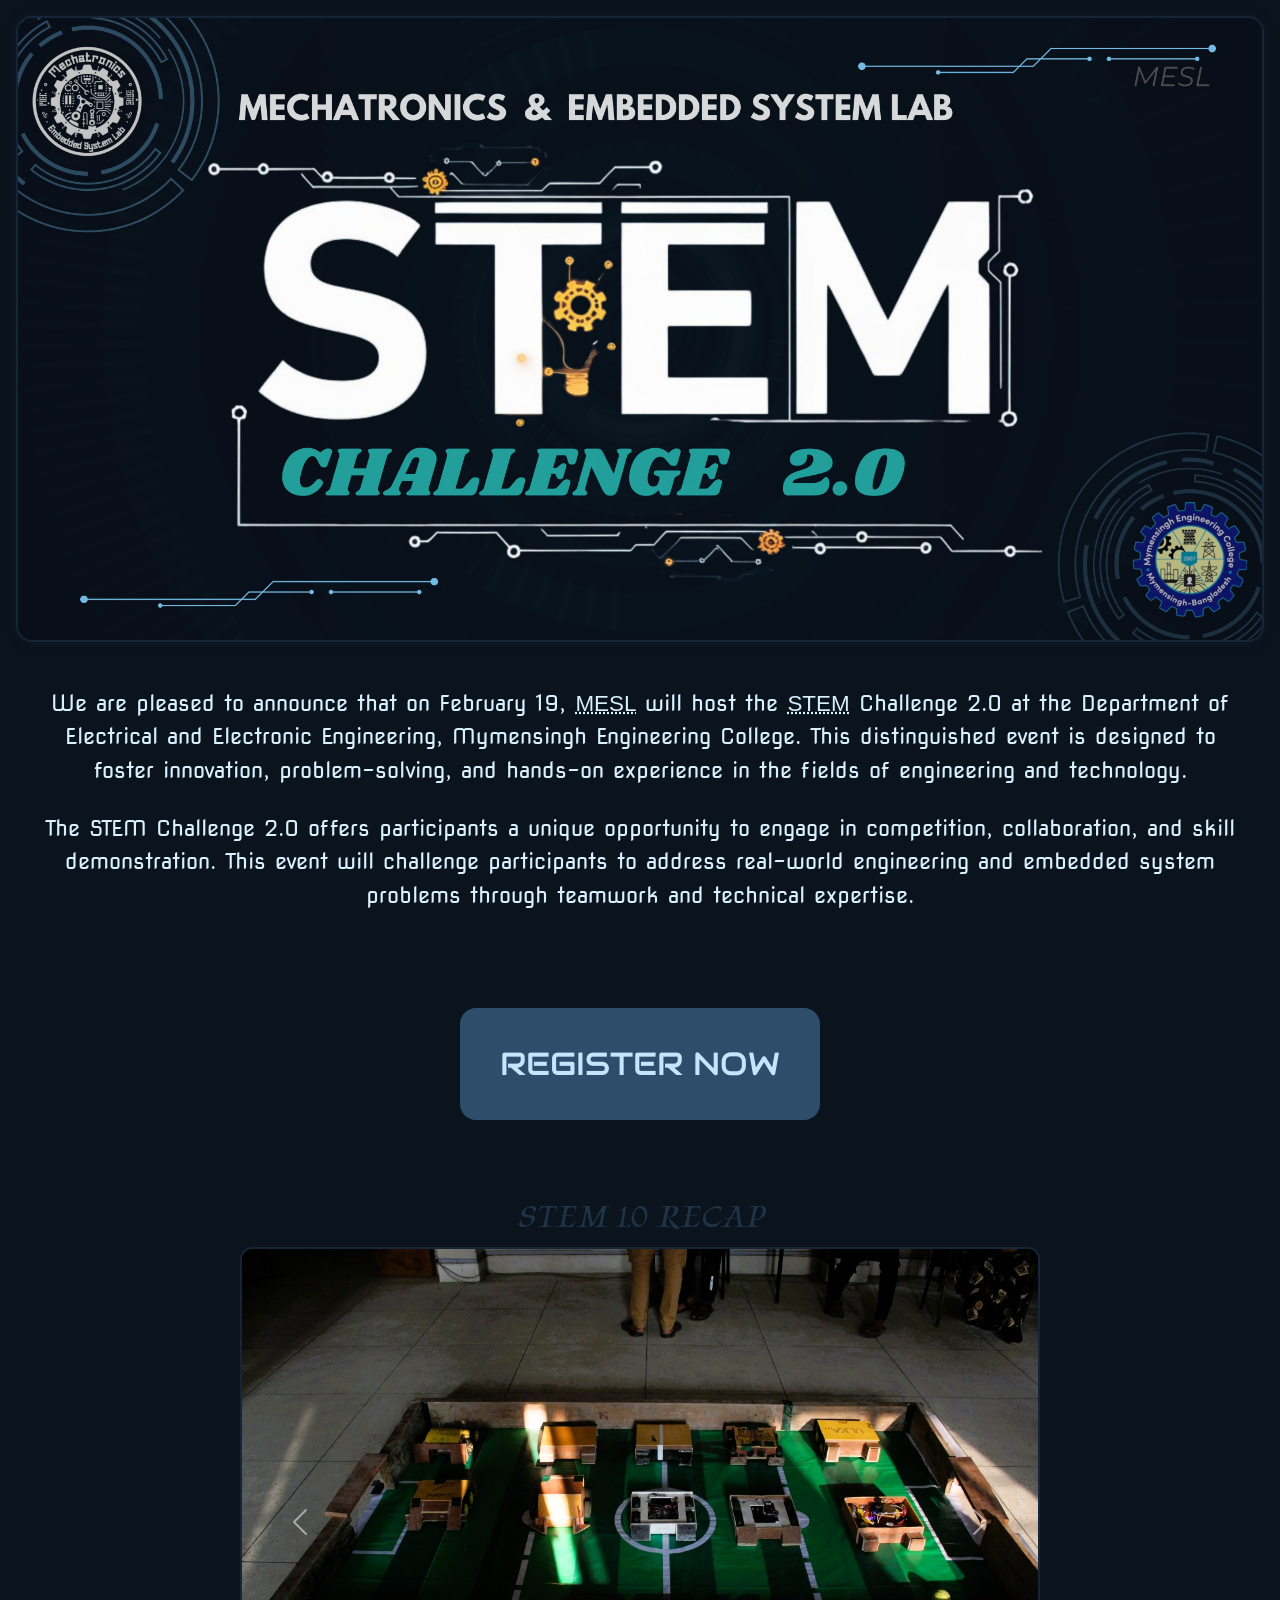
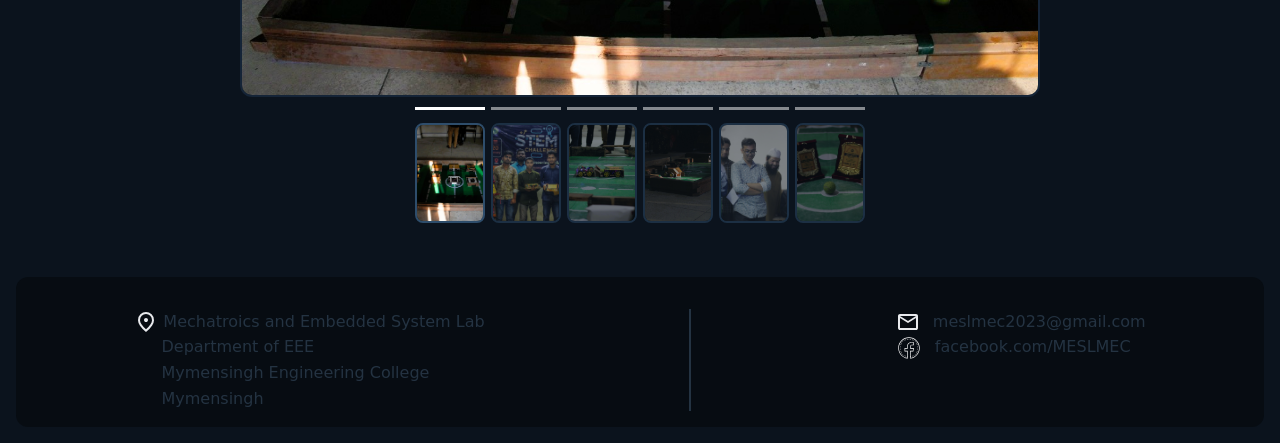
==== commit 9d164ab4: "Added carous, whatever. FIxed styling and added another page for showing reg successful" ====
--- a/index.html
+++ b/index.html
@@ -8,7 +8,7 @@
   <link href="https://cdn.jsdelivr.net/npm/bootstrap@5.3.3/dist/css/bootstrap.min.css" rel="stylesheet"
     integrity="sha384-QWTKZyjpPEjISv5WaRU9OFeRpok6YctnYmDr5pNlyT2bRjXh0JMhjY6hW+ALEwIH" crossorigin="anonymous" />
   <link rel="stylesheet" href="home.css" />
-  <!-- <link rel="stylesheet" href="c.css"> -->
+  <link rel="stylesheet" href="c.css">
 </head>
 
 <body>
@@ -49,87 +49,69 @@
 
 
 
+    <div class="carousel slide" id="carouselDemo" data-bs-wrap="true" data-bs-ride="carousel">
+      <div class="carousel-inner">
+          <div class="carousel-item active">
+              <img src="./images/arrange-bots.jpg" class="w-100">
+          </div>
+  
+          <div class="carousel-item" data-bs-interval="2000">
+              <img src="./images/champ.jpg" class="w-100">
+          </div>
+  
+          <div class="carousel-item">
+              <img src="./images/fight-1.jpg" class="w-100">
+          </div>
+  
+          <div class="carousel-item">
+              <img src="./images/teams-ready.jpg" class="w-100">
+          </div>
+  
+          <div class="carousel-item">
+              <img src="./images/start-game.jpg" class="w-100">
+          </div>
+  
+          <div class="carousel-item">
+              <img src="./images/game-end.jpg" class="w-100">
+          </div>
+      </div>
+  
+      <button class="carousel-control-prev" type="button" data-bs-target="#carouselDemo" data-bs-slide="prev">
+          <span class="carousel-control-prev-icon"></span>
+      </button>
+  
+      <button class="carousel-control-next" type="button" data-bs-target="#carouselDemo" data-bs-slide="next">
+          <span class="carousel-control-next-icon"></span>
+      </button>
+  
+      <div class="carousel-indicators indicator">
+          <button type="button" class="active" data-bs-target="#carouselDemo" data-bs-slide-to="0">
+              <img src="./images/arrange-bots.jpg" />
+          </button>
+  
+          <button type="button" data-bs-target="#carouselDemo" data-bs-slide-to="1">
+              <img src="./images/champ.jpg" />
+          </button>
+  
+          <button type="button" data-bs-target="#carouselDemo" data-bs-slide-to="2">
+              <img src="./images/fight-1.jpg" />
+          </button>
+  
+          <button type="button" data-bs-target="#carouselDemo" data-bs-slide-to="3">
+              <img src="./images/teams-ready.jpg" />
+          </button>
+  
+          <button type="button" data-bs-target="#carouselDemo" data-bs-slide-to="4">
+              <img src="./images/start-game.jpg" />
+          </button>
+  
+          <button type="button" data-bs-target="#carouselDemo" data-bs-slide-to="5">
+              <img src="./images/game-end.jpg" />
+          </button>
+      </div>
+  </div>
+  
 
-    <div class="container">
-    </div>
-
-    <div id="owl-demo1" class="owl-carousel">
-
-
-      <div class="allitem">
-        <div class="blog-allof">
-          <div class="img-date">
-            <img src="./images/arrange-bots.jpg">
-
-          </div>
-          <div class="discretion-blog">
-
-            <h3>Make the most of your platform</h3>
-            <p>Reduce operational costs with no compromise on how you run your business.</p>
-          </div>
-        </div>
-      </div>
-      <div class="allitem">
-        <div class="blog-allof">
-          <div class="img-date">
-            <img src="./images/champ.jpg">
-
-          </div>
-          <div class="discretion-blog">
-
-
-            <h3>Boost agent productivity</h3>
-            <p>Deliver a personalized customer experience with the right context.</p>
-
-          </div>
-        </div>
-      </div>
-      <div class="allitem">
-        <div class="blog-allof">
-          <div class="img-date">
-            <img src="./images/fight-1.jpg">
-
-          </div>
-          <div class="discretion-blog">
-
-            <h3>User-friendly cloud contact solutions</h3>
-            <p>Designed with the users in mind and can be set up in minutes.</p>
-
-          </div>
-        </div>
-      </div>
-      <!--END OF CAROSEL-->
-
-      <div class="allitem">
-        <div class="blog-allof">
-          <div class="img-date">
-            <img src="./images/game-end.jpg">
-
-          </div>
-          <div class="discretion-blog">
-
-            <h3>Scales with your business</h3>
-            <p>Upgrade your platform and access more benefits as your business grows.</p>
-
-
-          </div>
-        </div>
-      </div>
-
-
-      <!--END OF CAROSEL-->
-
-
-
-      <script src="c.js"></script>
-
-
-
-
-
-
-
-      <script src="https://cdn.jsdelivr.net/npm/bootstrap@5.3.0-alpha1/dist/js/bootstrap.bundle.min.js"></script>
   </section>
 
   <footer>
@@ -159,7 +141,7 @@
     </div>
   </footer>
 
-  <script>
+  <!-- <script>
     const hoverItem = document.querySelector('.registerNow');
     const target = document.querySelector('.registerNow');
 
@@ -172,7 +154,9 @@
     hoverItem1.addEventListener('mouseover', () => {
       target1.scrollIntoView({ behavior: 'smooth', block: 'start' });
     });
-  </script>
+  </script> -->
 </body>
 
+<script src="c.js"></script>
+<script src="https://cdn.jsdelivr.net/npm/bootstrap@5.3.0-alpha1/dist/js/bootstrap.bundle.min.js"></script>
 </html>
--- a/home.css
+++ b/home.css
@@ -165,3 +165,16 @@
   width: 34px;
 }
 
+.indicator {
+  height: 100px;
+  margin-bottom: 5em;
+}
+.indicator > button {
+  height: 100px;
+}
+.indicator > button > img {
+  margin-top: 1em;
+  height: 100px;
+  border-radius: 0.5em;
+  border: 2px solid hsl(210, 40%, 30%);
+}
--- a/c.css
+++ b/c.css
@@ -1,121 +1,15 @@
-/* display none until init */
-.owl-carousel{
-	display: none;
-	position: relative;
-	width: 100%;
-	-ms-touch-action: pan-y;
-  
+
+.carousel-indicators img{
+  width: 70px;
+  display: block;
 }
-.owl-carousel .owl-wrapper{
-	display: none;
-	position: relative;
-	-webkit-transform: translate3d(0px, 0px, 0px);
-  
+.carousel-indicators button{
+  width: max-content!important;
 }
-.owl-carousel .owl-wrapper-outer{
-	overflow: hidden;
-	position: relative;
-	width: 100%;
+.carousel-indicators{
+  position: unset;
 }
-.owl-carousel .owl-item img{
-    width: 45px;
-    padding:7px!important;
-    background-color:#f6f5ff;
-		margin-left:0px!important;
-    border-radius:15px;
-}
-.owl-carousel .allitem {
-  padding: 25px;
-	border-radius:0px;
-}
-.owl-carousel .owl-item{
-	float: left;
-	border-radius:5px;
-  border:1px solid rgba(87,59,255,0.21);
-}
-.owl-controls .owl-page,
-.owl-controls .owl-buttons div{
-	cursor: pointer;
-}
-.owl-controls {
-	-webkit-user-select: none;
-	-khtml-user-select: none;
-	-moz-user-select: none;
-	-ms-user-select: none;
-	user-select: none;
-	-webkit-tap-highlight-color: rgba(0, 0, 0, 50);
-}
-
-/* mouse grab icon */
-.grabbing { 
-    cursor:url(grabbing.png) 8 8, move;
-}
-
-/* fix */
-.owl-carousel  .owl-wrapper,
-.owl-carousel  .owl-item{
-	-webkit-backface-visibility: hidden;
-	-moz-backface-visibility:    hidden;
-	-ms-backface-visibility:     hidden;
-  -webkit-transform: translate3d(0,0,0);
-  -moz-transform: translate3d(0,0,0);
-  -ms-transform: translate3d(0,0,0);
-}
-
-
-.user-blog {
-    background: #0000;
-    padding: 0px 0px 0px;
-}
-
-div#owl-demo1 .item {
-    padding: 0 5px;
-}
-.blog-allof {
-  background: #fff;
-  border-radius: 10px;
-  margin-left:30px!important;
-}
-
-.discretion-blog {
-    padding: 0px;
-	align-items:left;
-}
-
-.discretion-blog p {
-   font-size: 16px;
-   color:#595665;
-	 padding-bottom:15px !important;
-	 margin-top:0px;
-   line-height: 26px;
-   font-family: 'DM Sans', Helvetica, Arial, Lucida, sans-serif;
-}
-
-.discretion-blog h3 {
-  color: #1F2D3D;
-  font-size: 20px;
-  font-weight: 700;
-	margin-top:0px;
-	margin-bottom:10px;
-  line-height: 26px;
-  font-family: 'DM Sans', Helvetica, Arial, Lucida, sans-serif;
-  margin-top: 25px !important;
-  margin-bottom: 20px !important;
-}
-
-.et_pb_module.et_pb_text_align_center {
-    text-align: left;
-}
-
-
-
-
-.user-blog .owl-theme .owl-controls .owl-page span {
-    width: 17px;
-    height: 17px;
-    background: #454343;
-    opacity: 1;
-}
-.user-blog .owl-theme .owl-controls .owl-page.active span, .user-blog .owl-theme .owl-controls.clickable .owl-page:hover span {
-    background: #82b53f;
+.carousel {
+  position: relative;
+  z-index: 1;
 }
